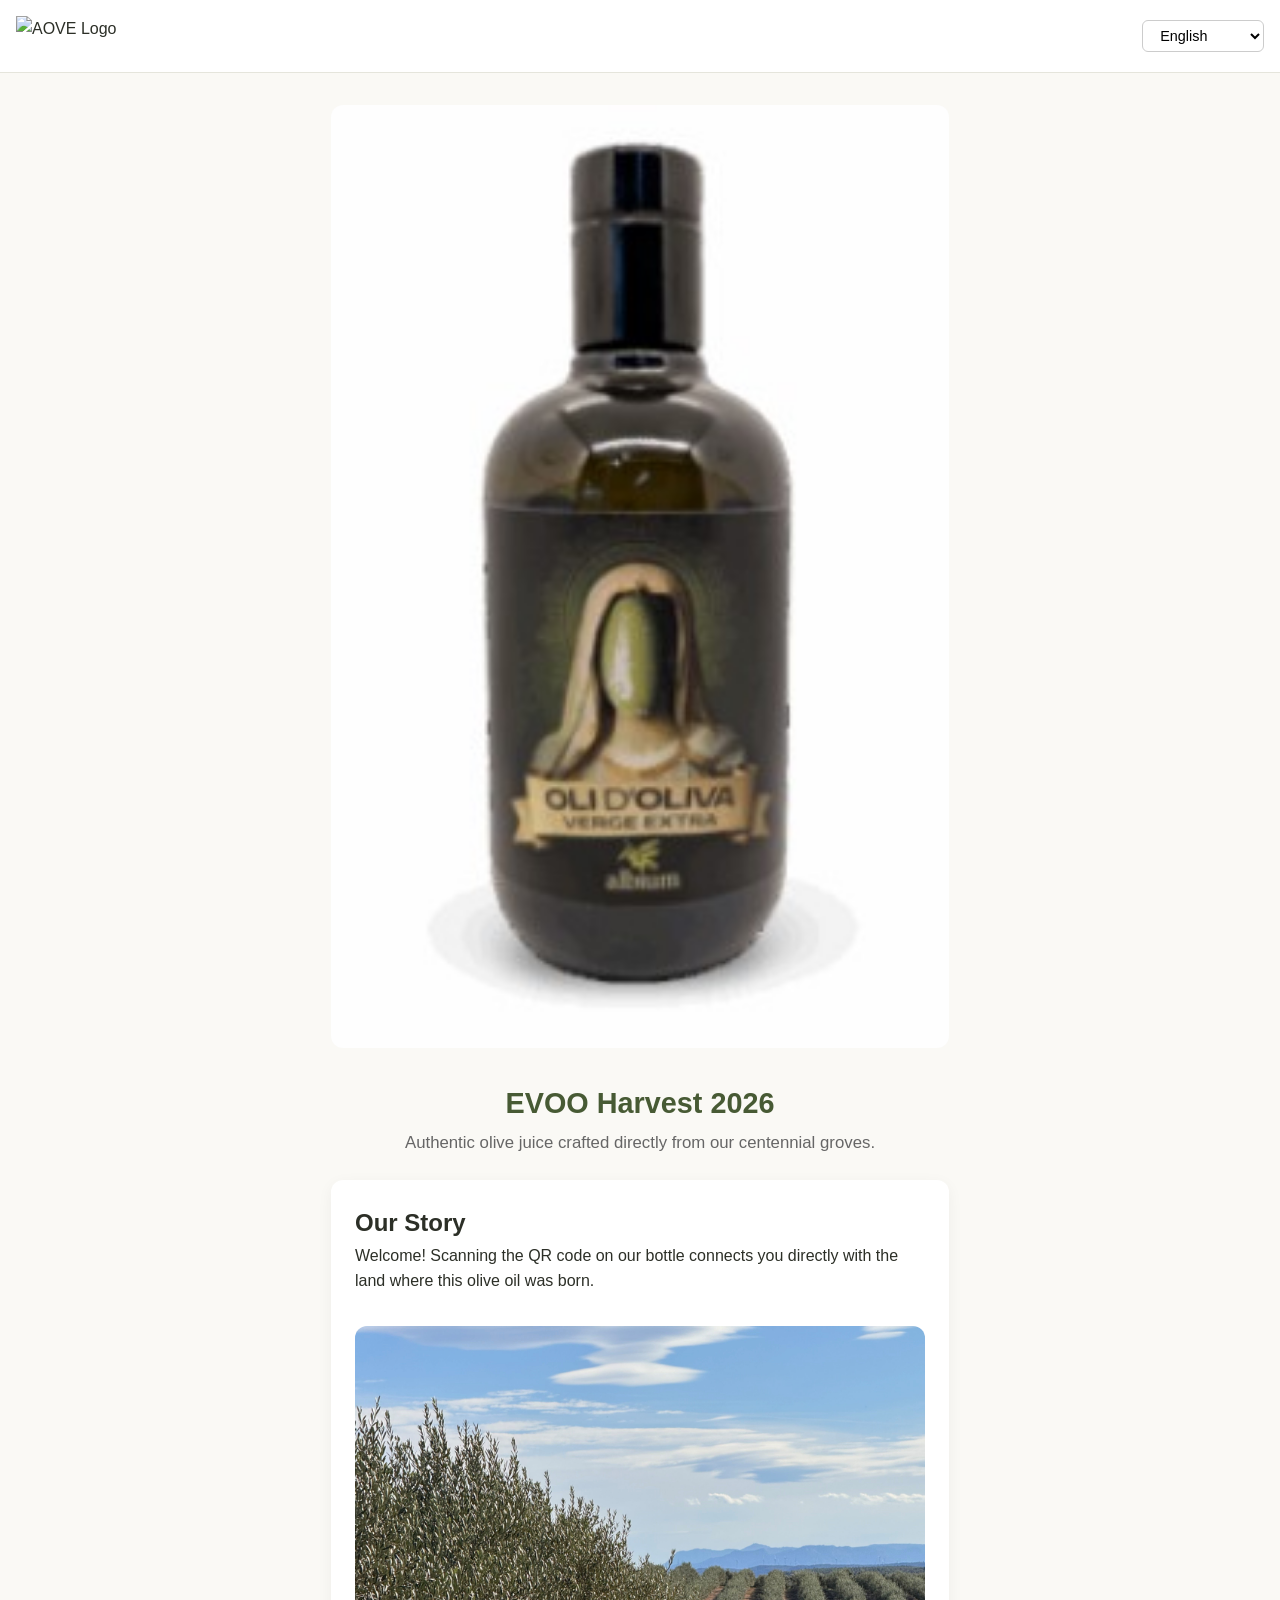
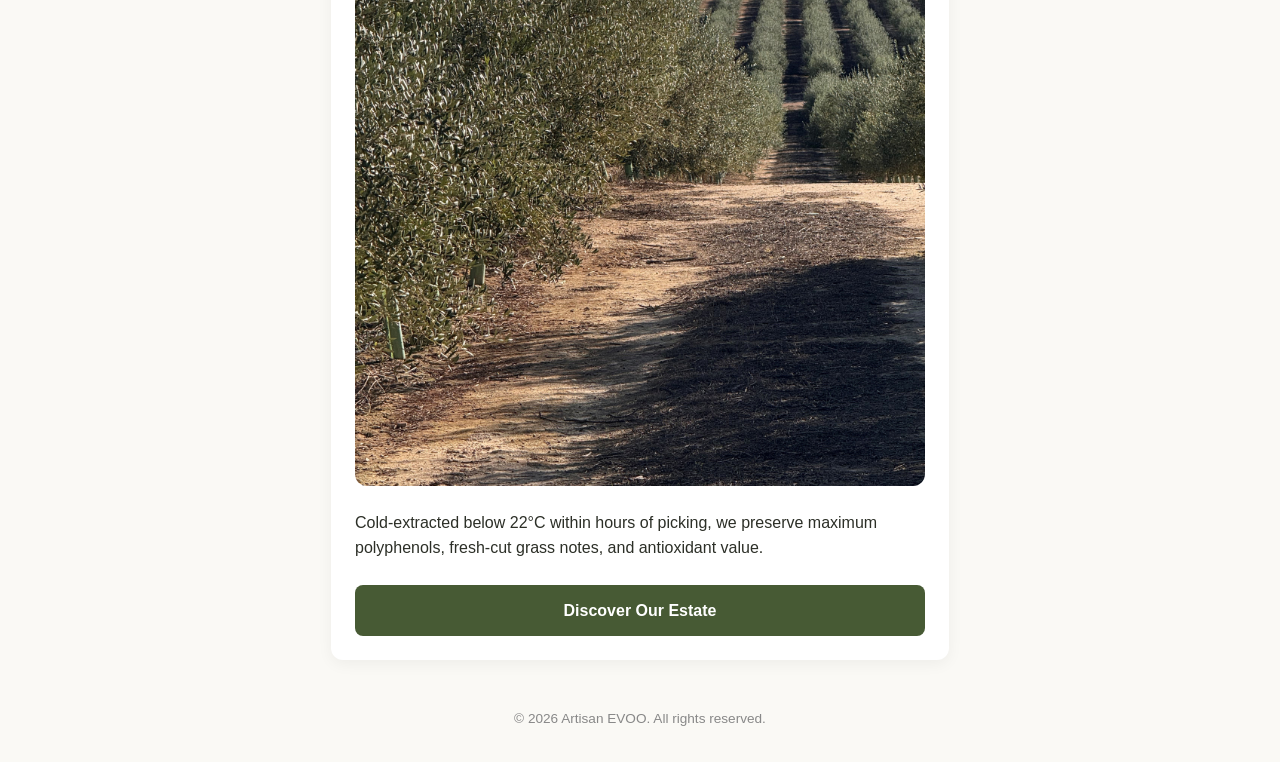
==== index.html @ cb061204 "Añadir archivos del proyecto AOVE2026" ====
<!DOCTYPE html>
<html lang="en">
<head>
  <meta charset="UTF-8">
  <meta name="viewport" content="width=device-width, initial-scale=1.0">
  <title>AOVE 2026</title>
  <link rel="stylesheet" href="styles.css">
</head>
<body>
  <header class="navbar">
    <img src="images/logo.png" alt="AOVE Logo" class="logo">
    <div class="lang-switch">
      <select id="lang-select" aria-label="Language selection">
        <option value="ca">Català</option>
        <option value="en">English</option>
        <option value="nl">Nederlands</option>
      </select>
    </div>
  </header>

  <main class="container">
    <section class="hero">
      <img src="images/botella-aceite.jpg" alt="Botella de Aceite 2026" class="hero-img">
      <h1 data-i18n="hero_title">AOVE Collita 2026</h1>
      <p class="subtitle" data-i18n="hero_subtitle">Oli d'oliva verge extra d'alta qualitat.</p>
    </section>

    <article class="story-card">
      <h2 data-i18n="story_title">El Nostre Relat</h2>
      <p data-i18n="story_p1"></p>
      <img src="images/olivar-1.jpg" alt="Olivar tradicional" class="body-img">
      <p data-i18n="story_p2"></p>
      <a href="pages/finca.html" class="btn" data-i18n="cta_finca">Descobreix la nostra Finca</a>
    </article>
  </main>

  <footer>
    <p data-i18n="footer_text">© 2026 AOVE Artesà</p>
  </footer>

  <script src="app.js"></script>
</body>
</html>
---- styles.css ----
:root {
  --primary: #475a34;
  --accent: #c29b38;
  --bg: #faf9f5;
  --text: #2c2f27;
  --card: #ffffff;
}

* {
  box-sizing: border-box;
  margin: 0;
  padding: 0;
}

body {
  font-family: -apple-system, BlinkMacSystemFont, "Segoe UI", Roboto, sans-serif;
  background-color: var(--bg);
  color: var(--text);
  line-height: 1.6;
}

.navbar {
  display: flex;
  justify-content: space-between;
  align-items: center;
  padding: 1rem;
  background: var(--card);
  border-bottom: 1px solid #e5e5dc;
}

.logo {
  height: 40px;
  width: auto;
}

.back-link {
  text-decoration: none;
  color: var(--primary);
  font-weight: bold;
}

select {
  padding: 0.4rem 0.8rem;
  border-radius: 6px;
  border: 1px solid #ccc;
  background: white;
  font-size: 0.9rem;
}

.container {
  max-width: 650px;
  margin: 0 auto;
  padding: 1rem;
}

.hero {
  text-align: center;
  margin-bottom: 1.5rem;
}

.hero-img, .body-img {
  width: 100%;
  height: auto;
  border-radius: 12px;
  object-fit: cover;
  margin: 1rem 0;
}

h1 {
  color: var(--primary);
  margin-top: 0.5rem;
  font-size: 1.8rem;
}

.subtitle {
  color: #666;
  font-size: 1.05rem;
  margin-top: 0.25rem;
}

.story-card {
  background: var(--card);
  padding: 1.5rem;
  border-radius: 12px;
  box-shadow: 0 4px 15px rgba(0,0,0,0.05);
}

.story-card p {
  margin-bottom: 1rem;
}

.btn {
  display: block;
  text-align: center;
  background: var(--primary);
  color: white;
  text-decoration: none;
  padding: 0.8rem;
  border-radius: 8px;
  font-weight: 600;
  margin-top: 1.5rem;
}

footer {
  text-align: center;
  padding: 2rem 1rem;
  font-size: 0.85rem;
  color: #888;
}
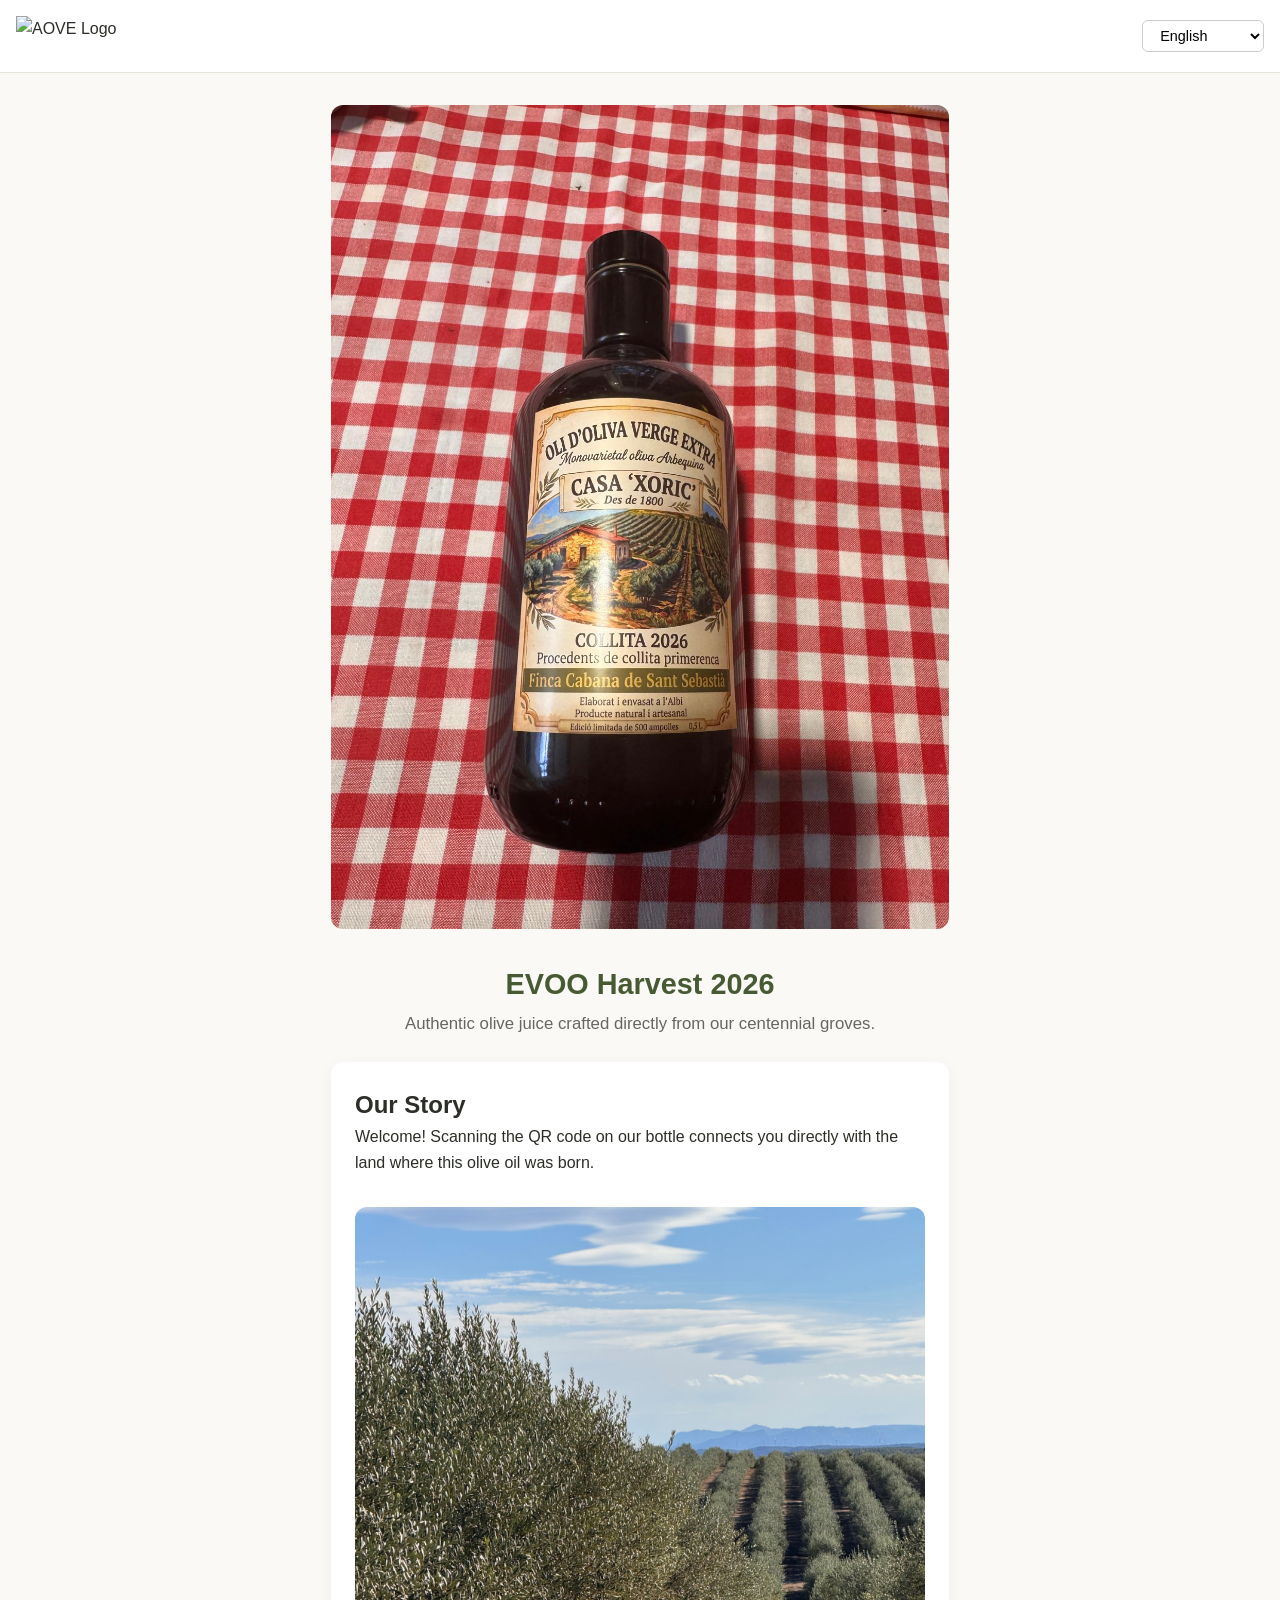
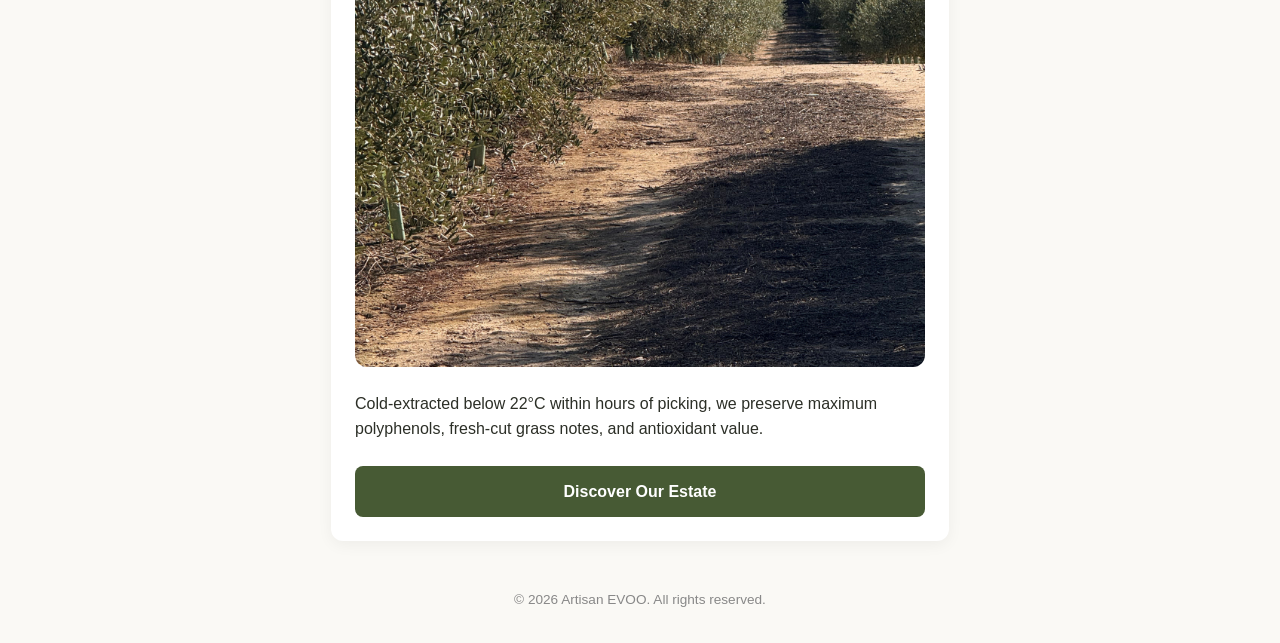
==== commit 7fc39613: "Update index.html" ====
--- a/index.html
+++ b/index.html
@@ -20,7 +20,7 @@
 
   <main class="container">
     <section class="hero">
-      <img src="images/botella-aceite.jpg" alt="Botella de Aceite 2026" class="hero-img">
+      <img src="images/ampolla_collita_2026.jpeg" alt="Botella de Aceite 2026" class="hero-img">
       <h1 data-i18n="hero_title">AOVE Collita 2026</h1>
       <p class="subtitle" data-i18n="hero_subtitle">Oli d'oliva verge extra d'alta qualitat.</p>
     </section>
